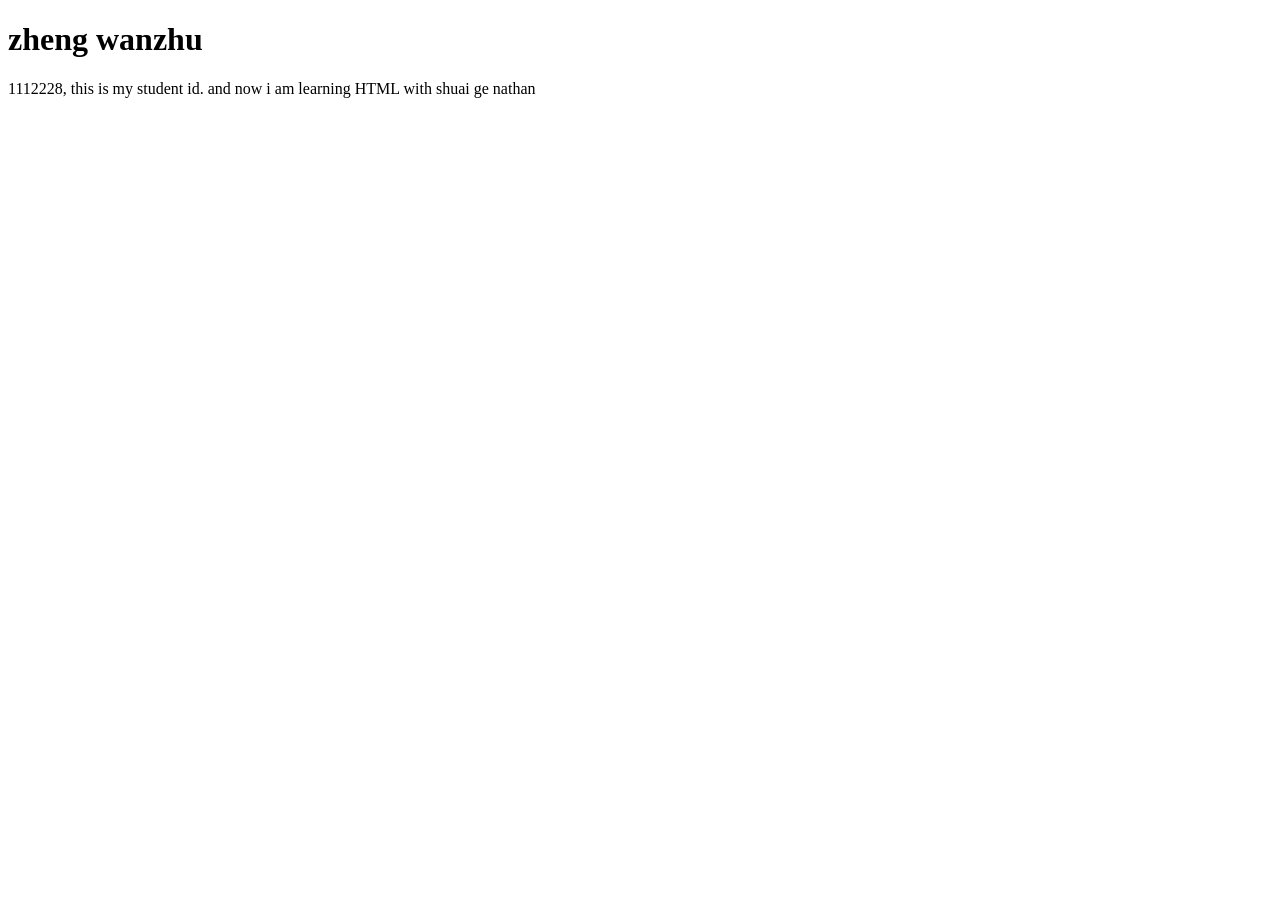
==== index.html @ 25832f62 "Add files via upload" ====
<!DOCTYPE html>
<html lang="en">
<head>
    <meta charset="UTF-8">
    <meta name="viewport" content="width=device-width, initial-scale=1.0">
    <title>zheng wanzhu </title>
</head>
<body>
    <h1>zheng wanzhu</h1>
    <p>1112228, this is my student id. and now i am learning HTML with shuai ge nathan</p>

</body>
</html>
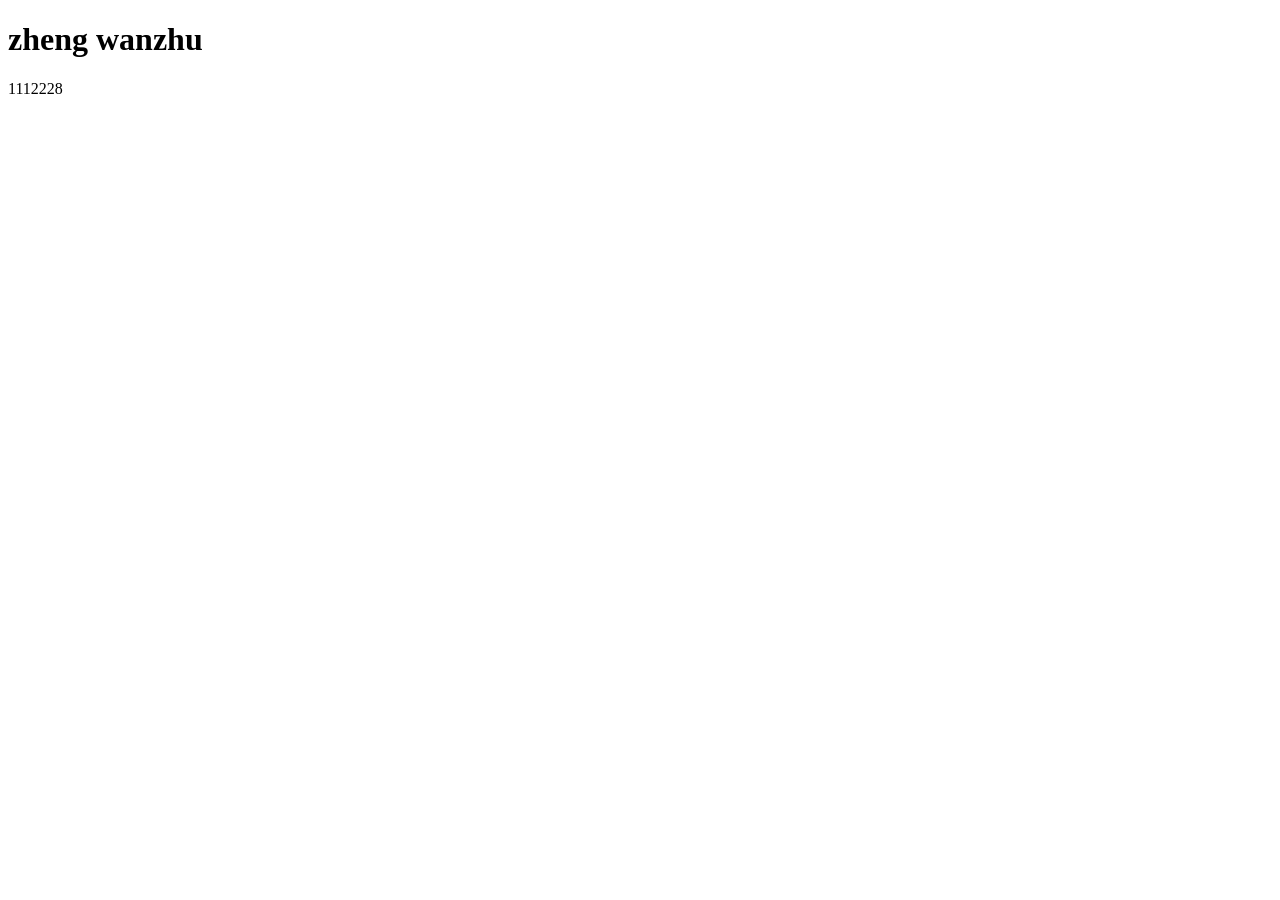
==== commit dbd72dc5: "Add files via upload" ====
--- a/index.html
+++ b/index.html
@@ -7,7 +7,7 @@
 </head>
 <body>
     <h1>zheng wanzhu</h1>
-    <p>1112228, this is my student id. and now i am learning HTML with shuai ge nathan</p>
+    <p>1112228</p>
 
 </body>
 </html>
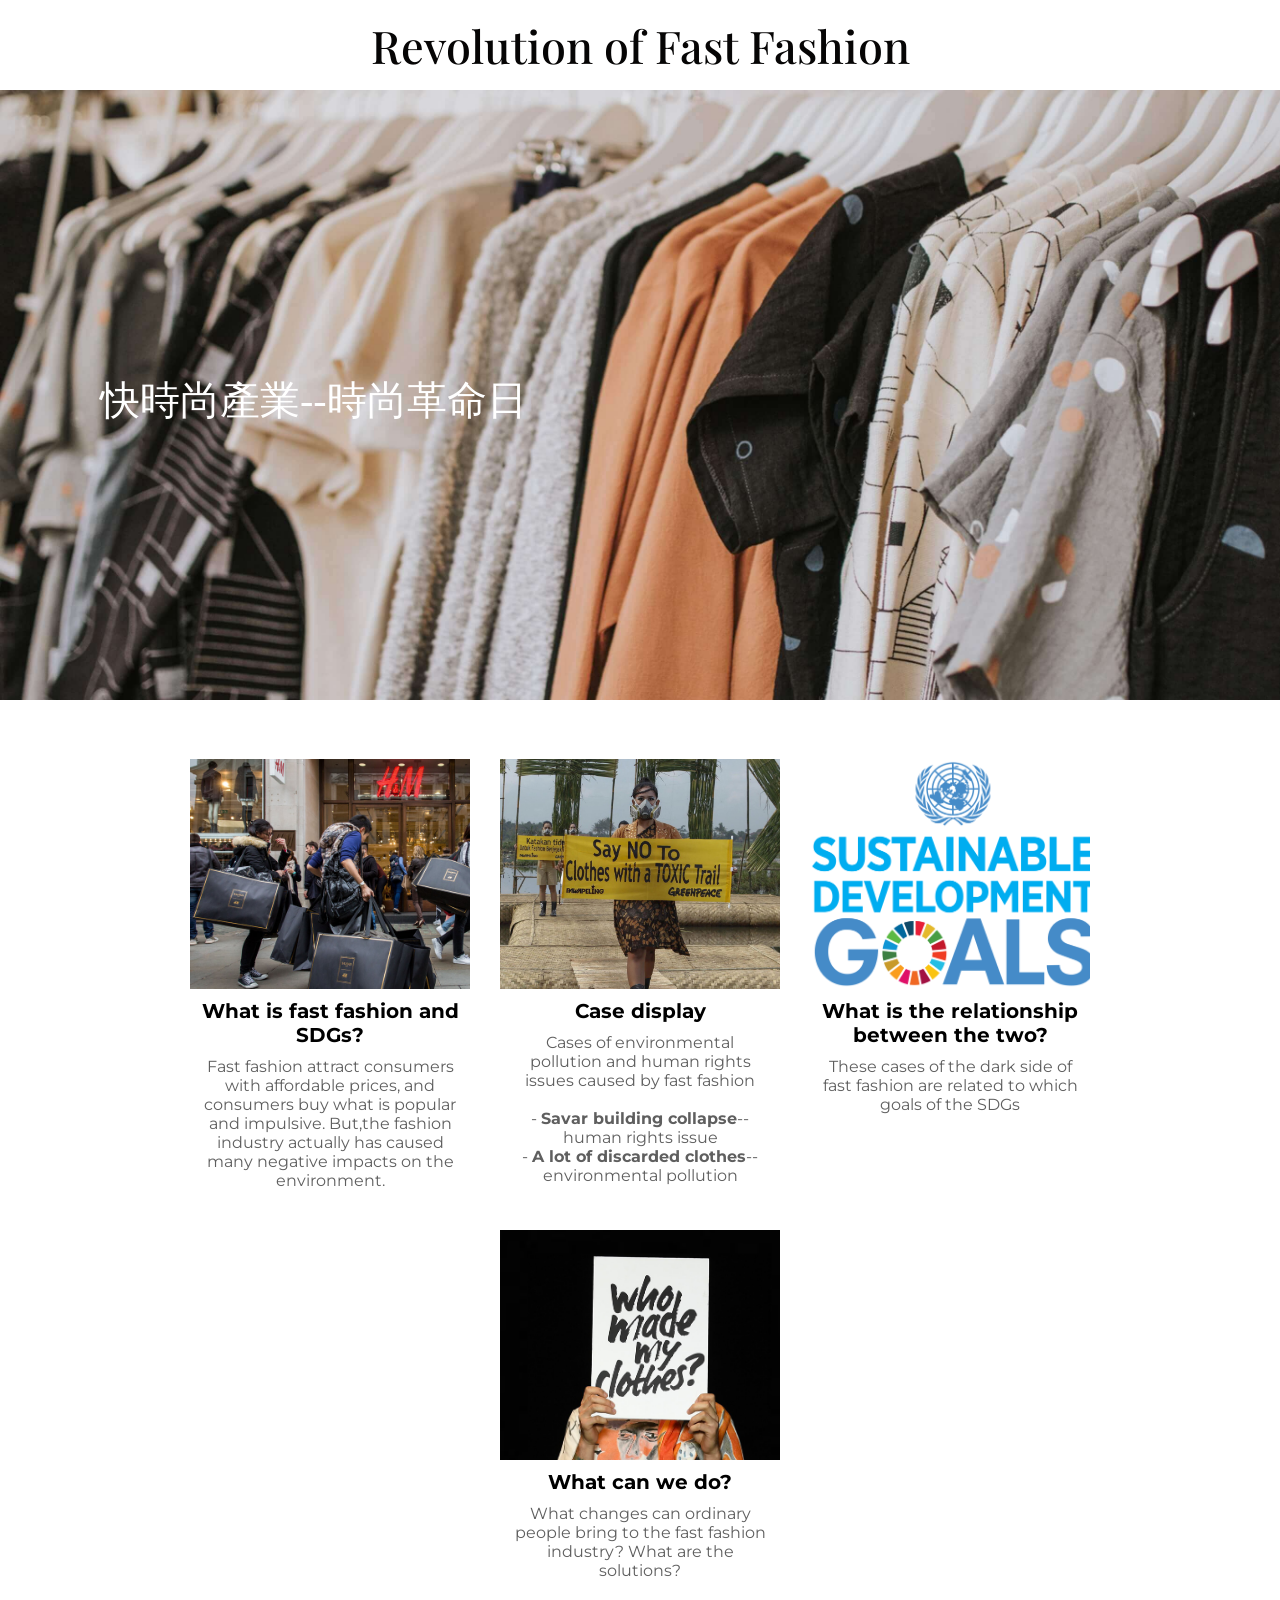
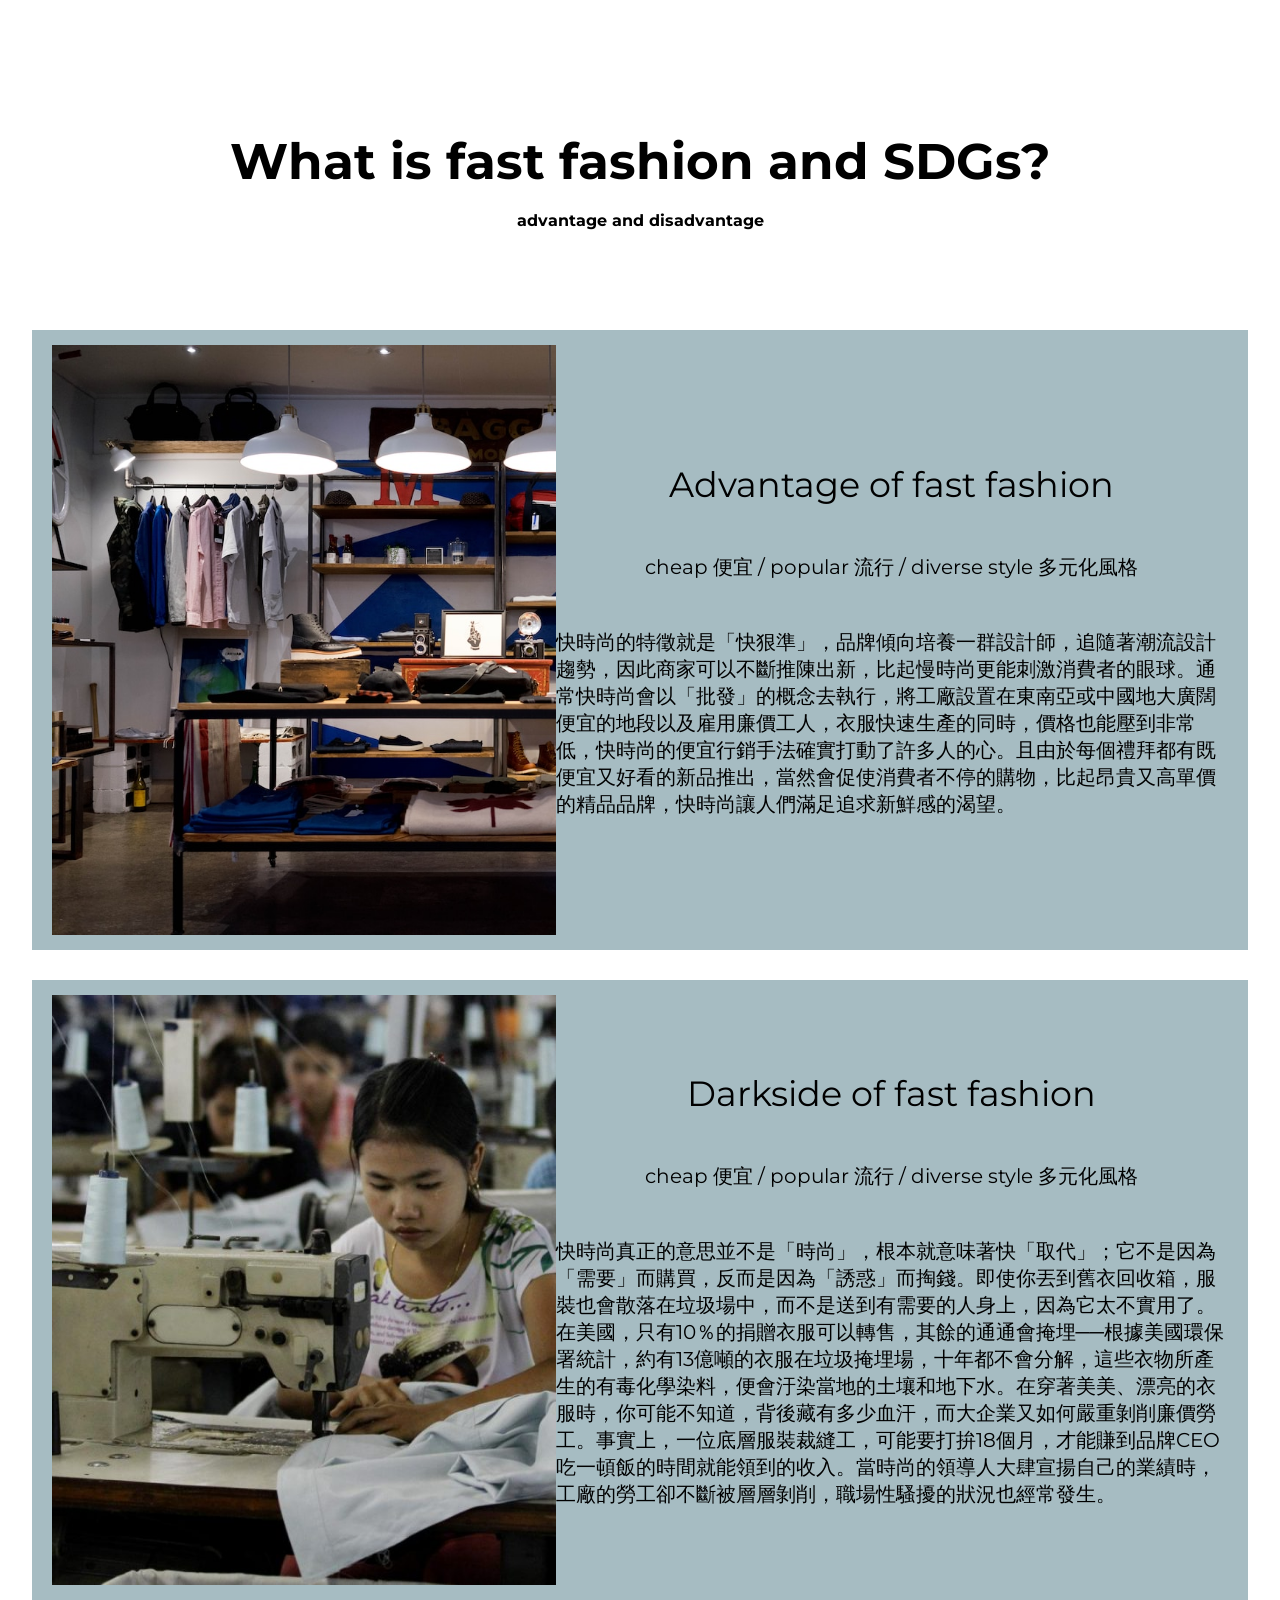
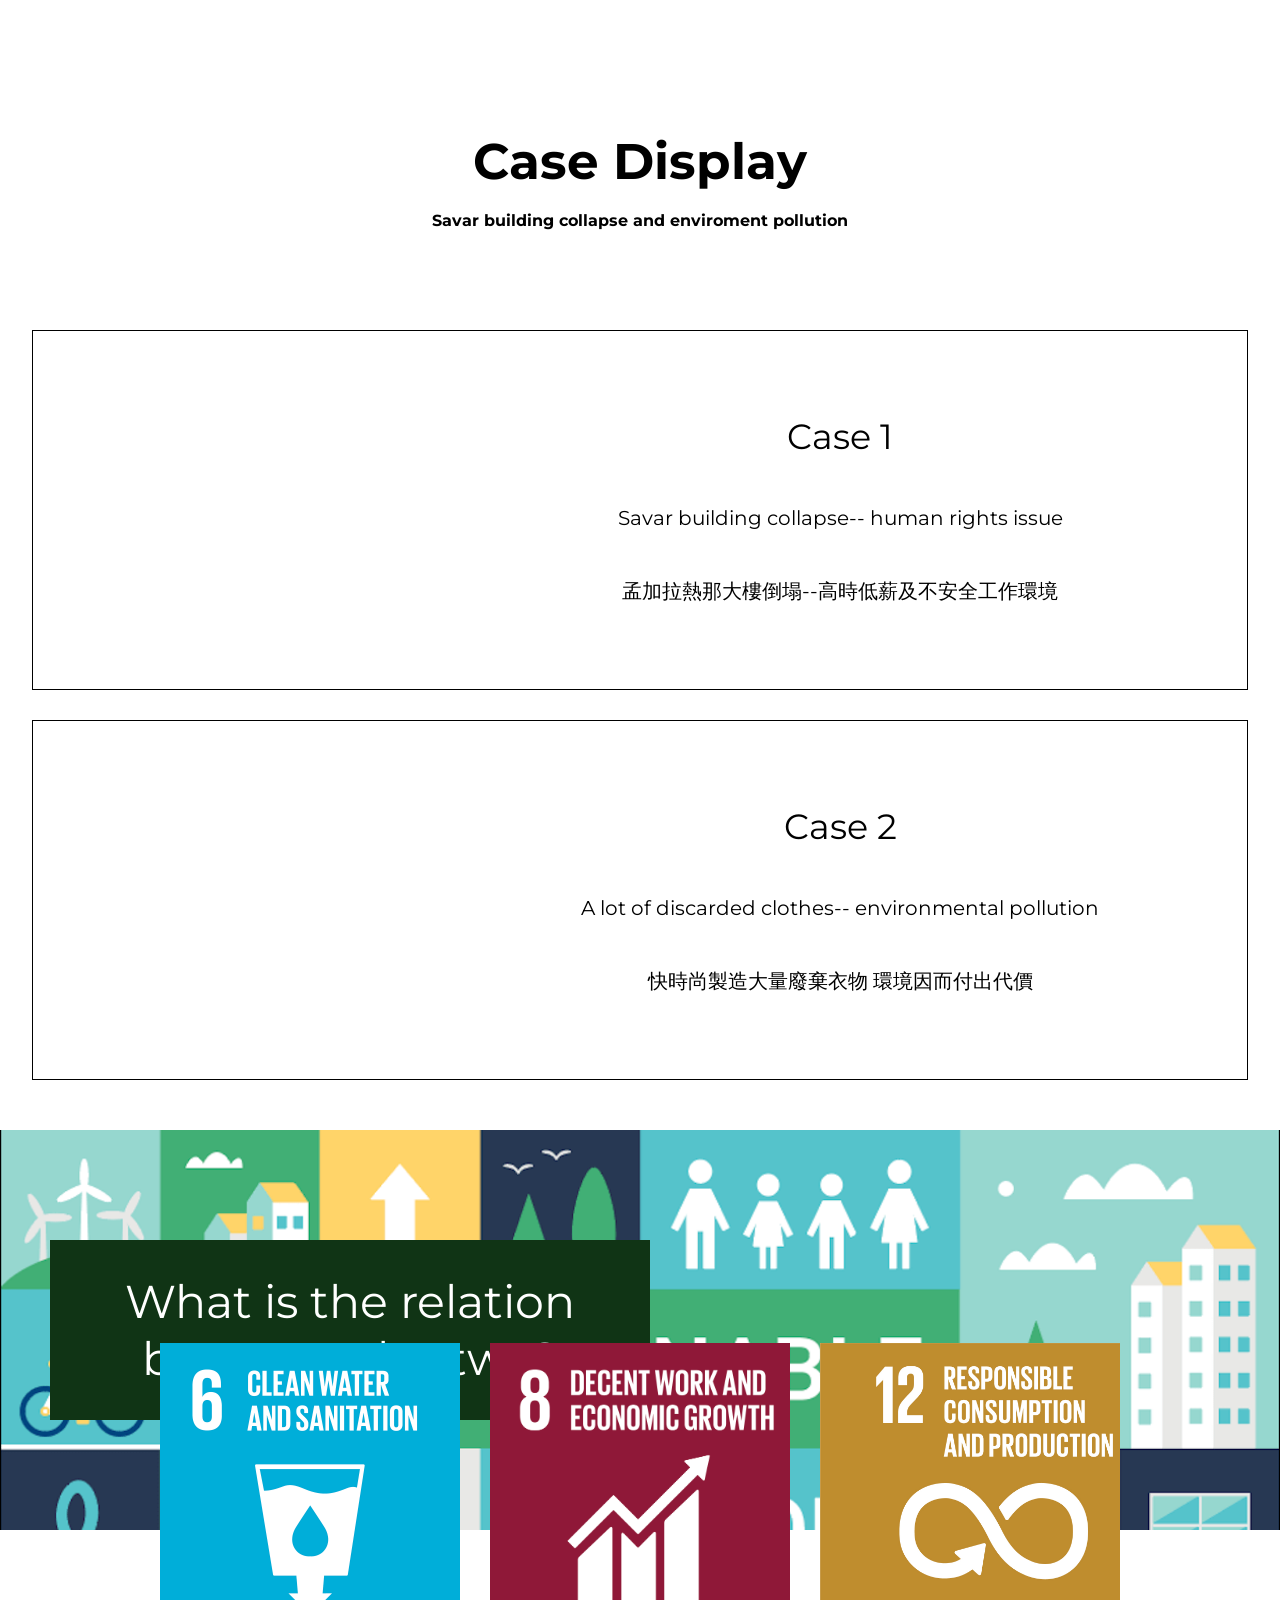
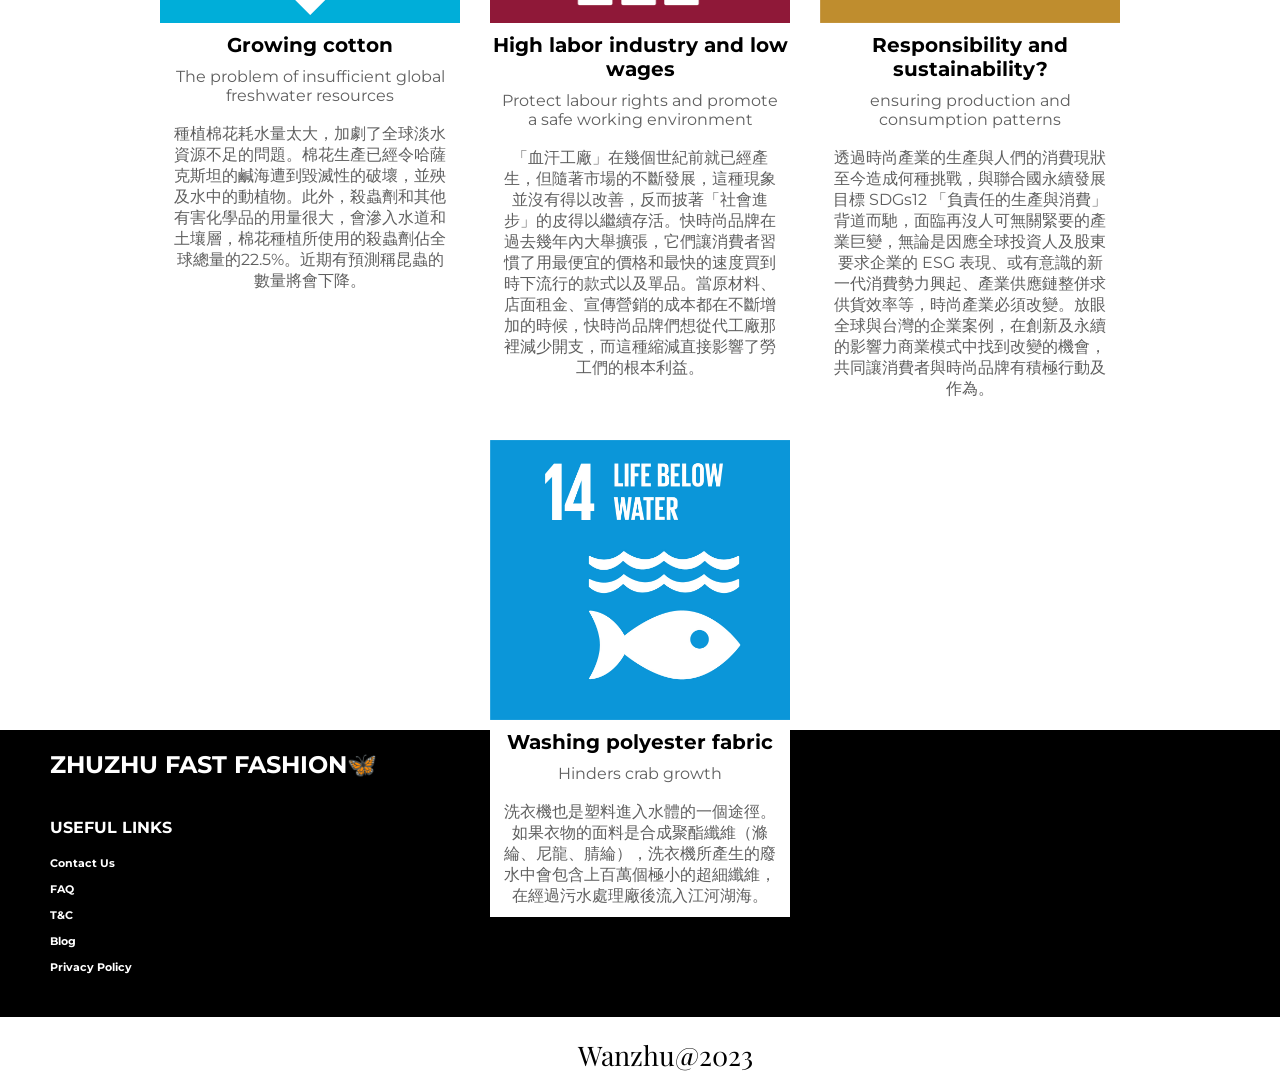
==== commit 60298df9: "Add files via upload" ====
--- a/index.html
+++ b/index.html
@@ -1,13 +1,186 @@
-<!DOCTYPE html>
-<html lang="en">
-<head>
-    <meta charset="UTF-8">
-    <meta name="viewport" content="width=device-width, initial-scale=1.0">
-    <title>zheng wanzhu </title>
-</head>
-<body>
-    <h1>zheng wanzhu</h1>
-    <p>1112228</p>
-
-</body>
+<!DOCTYPE html>
+<html lang="en">
+<head> 
+    <meta charset="UTF-8">
+    <meta name="viewport" content="width=device-width, initial-scale=1.0">
+    <meta http-equiv="X-UA-Compatible" content="ie=edge">
+    <title>Home</title>
+    <link href="https://fonts.googleapis.com/css?family=Lora:400,700|Montserrat:300" rel="stylesheet">
+    <link href="https://fonts.googleapis.com/css?family=Chivo:300,700|Playfair+Display:700i" rel="stylesheet">
+    <link href="https://fonts.googleapis.com/css?family=Beth+Ellen&display=swap" rel="stylesheet">
+    <link href="https://fonts.googleapis.com/css?family=Nova+Cut|Nova+Script&display=swap" rel="stylesheet">
+    <link rel="stylesheet" href="css/style_index.css">
+    <link rel="stylesheet" href="css/merlin.css">
+    <link rel="stylesheet" href="css/demo.css">
+    <link rel="stylesheet" href="css/nav.css">
+    <link rel="stylesheet" href="css/categories.css">
+</head> 
+<body>  
+  <!-- navbar -->
+    <nav>
+      <div class="logo">
+        <h3><a href="" class="logo-name">Revolution of Fast Fashion</a></h3>
+      </div>
+      
+      <div class="burger">
+        <div class="line1"></div>
+        <div class="line2"></div>
+        <div class="line3"></div>
+      </div>
+    </nav>
+    <!-- navbar -->
+
+    <div class="index-main-img">
+      <!-- <a href=""><img id="main-index-img" src="images/products-img/lauren-fleischmann-R2aodqJn3b8-unsplash (1).jpg" alt="" srcset=""></a>  -->
+      快時尚產業--時尚革命日
+    </div>
+    
+    <br>
+
+    <div class="sec2">
+      <div class="cards-container">
+          <div class="cards c1">
+              <div class="images p1"></div>
+              <span>What is fast fashion and SDGs?</span>
+              <div class="text">Fast fashion attract consumers with affordable prices, and consumers buy what is popular and impulsive.
+                But,the fashion industry actually has caused many negative impacts on the environment.</div>
+          </div>
+          <div class="cards c2 ">
+              <div class="images p2"></div>
+              <span>Case display</span>
+              <div class="text">Cases of environmental pollution and human rights issues caused by fast fashion <br> <br>
+              - <b>Savar building collapse</b>-- human rights issue <br>
+              - <b>A lot of discarded clothes</b>-- environmental pollution
+              </div>
+          </div>
+          <div class="cards c3">
+              <div class="images p3"></div>
+              <span>What is the relationship between the two?</span>
+              <div class="text">These cases of the dark side of fast fashion are related to which goals of the SDGs</div>
+          </div>
+          <div class="cards c4">
+              <div class="images p4"></div>
+              <span>What can we do?</span>
+              <div class="text">What changes can ordinary people bring to the fast fashion industry? What are the solutions?</div>
+          </div>
+      </div>
+    </div>
+
+    <div class="sec3">
+      <span>What is fast fashion and SDGs?</span>
+      <br>advantage and disadvantage
+    </div>
+    
+    <div class="sec4">
+      <div class="box1">
+        <div class="left"></div>
+        <div class="right">
+          <span class="bruh">Advantage of fast fashion</span> <br><br>
+          <span>cheap 便宜  /  popular  流行  /   diverse style 多元化風格</span><br><br>
+          快時尚的特徵就是「快狠準」，品牌傾向培養一群設計師，追隨著潮流設計趨勢，因此商家可以不斷推陳出新，比起慢時尚更能刺激消費者的眼球。通常快時尚會以「批發」的概念去執行，將工廠設置在東南亞或中國地大廣闊便宜的地段以及雇用廉價工人，衣服快速生產的同時，價格也能壓到非常低，快時尚的便宜行銷手法確實打動了許多人的心。且由於每個禮拜都有既便宜又好看的新品推出，當然會促使消費者不停的購物，比起昂貴又高單價的精品品牌，快時尚讓人們滿足追求新鮮感的渴望。
+        </div>
+      </div>
+      <div class="box2">
+        <div class="left"></div>
+        <div class="right">
+          <span class="bruh">Darkside of fast fashion</span> <br><br>
+          <span>cheap 便宜  /  popular  流行  /   diverse style 多元化風格</span><br><br>
+          快時尚真正的意思並不是「時尚」，根本就意味著快「取代」；它不是因為「需要」而購買，反而是因為「誘惑」而掏錢。即使你丟到舊衣回收箱，服裝也會散落在垃圾場中，而不是送到有需要的人身上，因為它太不實用了。在美國，只有10％的捐贈衣服可以轉售，其餘的通通會掩埋──根據美國環保署統計，約有13億噸的衣服在垃圾掩埋場，十年都不會分解，這些衣物所產生的有毒化學染料，便會汙染當地的土壤和地下水。在穿著美美、漂亮的衣服時，你可能不知道，背後藏有多少血汗，而大企業又如何嚴重剝削廉價勞工。事實上，一位底層服裝裁縫工，可能要打拚18個月，才能賺到品牌CEO吃一頓飯的時間就能領到的收入。當時尚的領導人大肆宣揚自己的業績時，工廠的勞工卻不斷被層層剝削，職場性騷擾的狀況也經常發生。
+        </div>
+      </div>
+    </div>
+    
+    <div class="sec5">
+      <span>Case Display</span>
+      <br>Savar building collapse and enviroment pollution
+
+    </div>
+
+    <div class="sec6">
+      <div class="box1">
+        <div class="left"><iframe width="560" height="315" src="https://www.youtube.com/embed/3MSL2WUGYuo?si=HIMUKPypCBADDpqB" title="YouTube video player" frameborder="0" allow="accelerometer; autoplay; clipboard-write; encrypted-media; gyroscope; picture-in-picture; web-share" allowfullscreen></iframe></div>
+        <div class="right">
+          <span class="bruh">Case 1</span> <br><br>
+          <span>Savar building collapse-- human rights issue</span><br><br>
+          孟加拉熱那大樓倒塌--高時低薪及不安全工作環境
+        </div>
+      </div>
+      <div class="box2">
+        <div class="left"><iframe width="560" height="315" src="https://www.youtube.com/embed/AxcDZZ9OzYk?si=SRyz5rs8KgfNgKGU" title="YouTube video player" frameborder="0" allow="accelerometer; autoplay; clipboard-write; encrypted-media; gyroscope; picture-in-picture; web-share" allowfullscreen></iframe></div>
+        <div class="right">
+          <span class="bruh">Case 2</span> <br><br>
+          <span>A lot of discarded clothes-- environmental pollution</span><br><br>
+          快時尚製造大量廢棄衣物 環境因而付出代價
+        </div>
+      </div>
+    </div>
+    <div class="sec7">
+      <div class="text">What is the relation between the two?</div>
+    </div>
+
+    <div class="sec8">
+      <div class="cards-container">
+        <div class="cards c1">
+            <div class="images p1"></div>
+            <span>Growing cotton</span>
+            <div class="text">The problem of insufficient global freshwater resources <br><br>
+              種植棉花耗水量太大，加劇了全球淡水資源不足的問題。棉花生產已經令哈薩克斯坦的鹹海遭到毀滅性的破壞，並殃及水中的動植物。此外，殺蟲劑和其他有害化學品的用量很大，會滲入水道和土壤層，棉花種植所使用的殺蟲劑佔全球總量的22.5%。近期有預測稱昆蟲的數量將會下降。</div>
+        </div>
+        <div class="cards c2 ">
+            <div class="images p2"></div>
+            <span>High labor industry and low wages</span>
+            <div class="text">Protect labour rights and promote a safe working environment <br><br>
+
+              「血汗工廠」在幾個世紀前就已經產生，但隨著市場的不斷發展，這種現象並沒有得以改善，反而披著「社會進步」的皮得以繼續存活。快時尚品牌在過去幾年內大舉擴張，它們讓消費者習慣了用最便宜的價格和最快的速度買到時下流行的款式以及單品。當原材料、店面租金、宣傳營銷的成本都在不斷增加的時候，快時尚品牌們想從代工廠那裡減少開支，而這種縮減直接影響了勞工們的根本利益。
+            </div>
+        </div>
+        <div class="cards c3">
+            <div class="images p3"></div>
+            <span>Responsibility and sustainability?</span>
+            <div class="text">ensuring production and consumption patterns <br><br>
+
+              透過時尚產業的生產與人們的消費現狀至今造成何種挑戰，與聯合國永續發展目標 SDGs12 「負責任的生產與消費」背道而馳，面臨再沒人可無關緊要的產業巨變，無論是因應全球投資人及股東要求企業的 ESG 表現、或有意識的新一代消費勢力興起、產業供應鏈整併求供貨效率等，時尚產業必須改變。放眼全球與台灣的企業案例，在創新及永續的影響力商業模式中找到改變的機會，共同讓消費者與時尚品牌有積極行動及作為。</div>
+        </div>
+        <div class="cards c4">
+            <div class="images p4"></div>
+            <span>Washing polyester fabric</span>
+            <div class="text">Hinders crab growth <br><br>
+
+              洗衣機也是塑料進入水體的一個途徑。如果衣物的面料是合成聚酯纖維（滌綸、尼龍、腈綸），洗衣機所產生的廢水中會包含上百萬個極小的超細纖維，在經過污水處理廠後流入江河湖海。</div>
+        </div>
+    </div>
+    </div>
+    <div class="sec9"></div>
+    <div class="sec10"></div>
+    <div class="sec11"></div>
+
+
+    <div class="footer-container">
+      <div class="footer-1">
+        <a href="index.html"><h2>ZHUZHU FAST FASHION🦋</h2></a>
+        <br>
+        <p><b>USEFUL LINKS</b></p>
+        <h6>
+          Contact Us<br><br>
+          FAQ<br><br>
+          T&C<br><br>
+          Blog<br><br>
+          Privacy Policy<br><br>
+        </h6>
+      </div>
+
+      <div class="footer-2">
+        
+      </div>
+
+    
+      
+      
+    </div>
+    <p class="copy-right"><a href="index.html">Wanzhu@2023</p>
+    <br>
+  <!-- FOOTER -->
+
+  <script type="text/javascript" src="js/nav.js"></script>
+  </body>
 </html>
--- a/css/style_index.css
+++ b/css/style_index.css
@@ -0,0 +1,557 @@
+@import url('https://fonts.googleapis.com/css?family=Oswald|Sacramento&display=swap');
+@import url('https://fonts.googleapis.com/css?family=Codystar|Josefin+Slab&display=swap'); 
+*{
+    margin:0;
+    padding:0;
+    box-sizing:border-box;
+}
+
+a {
+    outline: 0;
+    }
+
+body{
+    font-family: 'Montserrat', sans-serif;
+}
+img{
+    max-width: 100%;
+    height: auto;
+    
+}
+
+
+.head-of-offer, .para-of-offer{
+    color:black
+}
+.index-main-img {
+    padding-top: 50px;
+    display: flex;
+    flex-wrap: wrap;
+    background-image: url(../images/products-img/lauren-fleischmann-R2aodqJn3b8-unsplash\ \(1\).jpg);
+    font-family: cursive;
+    height: 700px;
+    background-size: cover;
+    color: white;
+    align-items: center; /* Center vertically */ /* Center text within the container */
+    padding-left: 100px;
+    font-size: 40px;
+}
+
+/*sec2*/
+.sec2{
+    display: flex;
+    flex-direction: column;
+    align-items: center;
+    background-color: rgb(255, 255, 255);
+}
+
+.cards-container{
+    display: flex;
+    justify-content: center;
+    gap: 30px;
+    margin: 40px;
+    flex-wrap: wrap;
+}
+
+.cards{
+    background-color: rgb(255, 255, 255);
+    display: flex;
+    flex-direction: column;
+    width: 280px;
+    height: auto;
+    text-align: center;
+}
+
+.cards span{
+    color: black;
+    font-size: 20px;
+    font-family: 'Montserrat', sans-serif;
+    font-weight: bold;
+}
+
+.cards:hover{
+    cursor: pointer;
+    transform: scale(1.04);
+    transition: all 0.7s ease;
+    background-color: rgb(237, 236, 236);
+    color: white;
+}
+
+.cards .text:hover{
+    color: rgb(199, 104, 56);
+}
+
+.cards .images{
+    background-color: rgb(255, 255, 255);
+    height: 230px;
+    background-size: cover;
+    border: 1px black;
+    margin-bottom: 10px;
+}
+
+.cards .text{
+    flex: 1;
+    padding: 10px;
+    color: rgb(95, 95, 95);
+    
+}
+
+.sec3{
+    height: 300px;
+    background-color: white;
+    color: black;
+    text-align: center;
+    display: flex;
+    flex-direction: column;
+    justify-content: center;
+    align-items: center;
+    font-weight: bold;
+}
+
+.sec3 span{
+    font-size: 50px;
+}
+
+.p1{
+    background-image: url(../imeg/fastt\ fashion.jpg);
+}
+
+.p2{
+    background-image: url(../imeg/sayno.jpg_large);
+}
+
+.p3{
+    background-image: url(../imeg/Sustainable_Development_Goals_logo.svg.png);
+}
+
+.p4{
+    background-image: url(../imeg/who.png);
+}
+
+.sec4{
+    height: 1300px;
+    background-color: white;
+    display: flex;
+    flex-direction: column;
+    gap: 30px;
+    align-items: center;
+}
+
+.sec4 .box1{
+    height: 620px;
+    width: 95%;
+    background-color: rgb(166, 188, 194);
+    display: flex;
+    align-items: center;
+    justify-content: space-between;
+    padding: 20px;
+    font-size: 20px;
+}
+
+.sec4 .box1 .left{
+    height: 590px;
+    width: 590px;
+    background-color: blue;
+    background-image: url(../imeg/profesional.jpg);
+    background-size: cover;
+}
+
+.sec4 .box1 .right{
+    width: 788px;
+    display: flex;
+    flex-direction: column;
+    align-items: center;
+    justify-content: center;
+}
+.sec4 .box1 .right .bruh{
+    font-size: 35px;
+}
+.sec4 .box1 .right span{
+    text-align: center;
+}
+
+.sec4 .box2{
+    height: 620px;
+    width: 95%;
+    background-color: rgb(166, 188, 194);
+    display: flex;
+    align-items: center;
+    justify-content: space-between;
+    padding: 20px;
+    font-size: 20px;
+}
+
+.sec4 .box2 .left{
+    height: 590px;
+    width: 590px;
+    background-color: blue;
+    background-image: url(../imeg/bad.jpg);
+    background-size: cover;
+}
+
+.sec4 .box2 .right{
+    width: 788px;
+    display: flex;
+    flex-direction: column;
+    align-items: center;
+    justify-content: center;
+}
+.sec4 .box2 .right .bruh{
+    font-size: 35px;
+}
+.sec4 .box2 .right span{
+    text-align: center;
+}
+.sec5 span{
+    font-size: 50px;
+}
+.sec5{
+    height: 300px;
+    background-color: white;
+    color: black;
+    text-align: center;
+    display: flex;
+    flex-direction: column;
+    justify-content: center;
+    align-items: center;
+    font-weight: bold;
+}
+
+.sec6{
+    height: 800px;
+    background-color: white;
+    display: flex;
+    flex-direction: column;
+    gap: 30px;
+    align-items: center;
+}
+
+.sec6 .box1{
+    height: 360px;
+    width: 95%;
+    background-color: rgb(255, 255, 255);
+    border: black solid 1px;
+    display: flex;
+    align-items: center;
+    justify-content: space-between;
+    padding: 20px;
+    font-size: 20px;
+}
+
+.sec6 .box1 .left{
+    height: 300px;
+    width: 400px;
+    
+}
+
+.sec6 .box1 .right{
+    width: 788px;
+    display: flex;
+    flex-direction: column;
+    align-items: center;
+    justify-content: center;
+}
+.sec6 .box1 .right .bruh{
+    font-size: 35px;
+}
+.sec6 .box1 .right span{
+    text-align: center;
+}
+
+.sec6 .box2{
+    height: 360px;
+    width: 95%;
+    background-color: rgb(255, 255, 255);
+    border: black solid 1px;
+    display: flex;
+    align-items: center;
+    justify-content: space-between;
+    padding: 20px;
+    font-size: 20px;
+}
+
+.sec6 .box2 .left{
+    height: 300px;
+    width: 400px;
+    
+}
+
+.sec6 .box2 .right{
+    width: 788px;
+    display: flex;
+    flex-direction: column;
+    align-items: center;
+    justify-content: center;
+}
+.sec6 .box2 .right .bruh{
+    font-size: 35px;
+}
+.sec6 .box2 .right span{
+    text-align: center;
+}
+
+.sec7{
+    height: 400px;
+    width: 100%;
+    background-color: blue;
+    background-image: url(../imeg/sdgs-graphic.png);
+    background-size: cover;
+    display: flex;
+    align-items: center;
+    justify-content: left;
+    padding: 50px;
+}
+
+.sec7 .text{
+    height: 180px;
+    width: 600px;
+    background-color: rgb(16, 52, 21);
+    color: white;
+    font-size: 46px;
+    display: flex;
+    justify-content: center;
+    align-items: center;
+    text-align: center; 
+    padding: 20px;
+}
+
+.sec8{
+    height: 800px;
+    width: 100%;
+    background-color: white;
+    display: flex;
+    align-items: center;
+    justify-content: center;
+}
+
+.sec8 .cards-container{
+    display: flex;
+    justify-content: center;
+    gap: 30px;
+    margin: 40px;
+    flex-wrap: wrap;
+}
+
+.sec8 .cards{
+    background-color: rgb(255, 255, 255);
+    display: flex;
+    flex-direction: column;
+    width: 300px;
+    height: auto;
+    text-align: center;
+}
+
+.sec8 .cards span{
+    color: black;
+    font-size: 20px;
+    font-family: 'Montserrat', sans-serif;
+    font-weight: bold;
+}
+
+.sec8 .cards:hover{
+    cursor: pointer;
+    transform: scale(1.04);
+    transition: all 0.7s ease;
+    background-color: rgb(237, 236, 236);
+    color: white;
+}
+
+.sec8 .cards .text:hover{
+    color: rgb(199, 104, 56);
+}
+
+.sec8 .cards .images{
+    background-color: rgb(255, 255, 255);
+    height: 280px;
+    background-size: cover;
+    border: 1px black;
+    margin-bottom: 10px;
+}
+
+.sec8 .cards .text{
+    flex: 1;
+    padding: 10px;
+    color: rgb(95, 95, 95);
+    
+}
+
+.sec8 .sec3{
+    height: 300px;
+    background-color: white;
+    color: black;
+    text-align: center;
+    display: flex;
+    flex-direction: column;
+    justify-content: center;
+    align-items: center;
+    font-weight: bold;
+}
+
+.sec8 .sec3 span{
+    font-size: 50px;
+}
+
+.sec8 .p1{
+    background-image: url(../imeg/sdgs6.png);
+}
+
+.sec8 .p2{
+    background-image: url(../imeg/sdgs8.png);
+}
+
+.sec8 .p3{
+    background-image: url(../imeg/sdgs12.jpg);
+}
+
+.sec8 .p4{
+    background-image: url(../imeg/SDGs-14.jpg);
+}
+
+@media only screen and (max-width:748px){
+    .index-main-img{
+        padding-top:116px;
+        display: flex;
+        flex-wrap: wrap;
+    }
+} 
+@media screen and (min-width:300px){
+    .index-main-img{
+        padding-top:70px;
+        display: flex;
+        flex-wrap: wrap;
+    }
+} 
+@media screen and (min-width:200px){
+    .index-main-img{
+        padding-top:100px;
+        display: flex;
+        flex-wrap: wrap;
+    }
+} 
+
+.index-grid-img-1{
+    display:grid;
+    grid-template-columns: 1fr 1fr 1fr;
+    grid-gap:20px;
+    margin-left:20px;
+    margin-right: 20px;
+}
+
+.info-of-img-below{
+    text-align:center;
+    color:#ffffff;
+    background-color: #f84258; 
+    height:30px;
+    padding-top:5px;
+}
+@media screen and (max-width:891px){
+    .info-of-img-below{
+        font-size:12px;
+    }
+}
+@media screen and (max-width:712px){
+    .info-of-img-below{
+        font-size:9px;
+    }
+}
+.index-grid-img-2{
+    display: grid;
+    grid-template-columns: 1fr 1fr 1fr;
+    grid-gap:20px;
+    margin-left:20px;
+    margin-right: 20px;
+    
+}
+
+.index-grid-img-2 img:nth-child(3){
+    width:372px;
+    object-fit:cover;
+}
+.index-grid-img-2 img:nth-child(1){
+    width:253px;
+    object-fit:cover;
+}
+.index-grid-img-2 img:nth-child(4){
+    width:372px;
+    object-fit:cover;
+}
+.index-grid-img-2 img:nth-child(2){
+    width:273px;
+    object-fit:cover;
+}
+.index-grid-img-2 img:nth-child(5){
+    width:275px;
+    object-fit:cover;
+}
+.index-grid-img-2 img:nth-child(6){
+    width:275px;
+    object-fit:cover;
+}
+.head-of-offer{
+    padding-left:50px;
+}
+.para-of-offer{
+    padding-left:50px;
+}
+@media screen and (max-width:400px){
+    .head-of-offer{
+        font-size: 16px;
+    }
+    .para-of-offer{
+        font-size:11px;
+    }  
+}
+.index-grid-img-3{
+    display: grid;
+    grid-template-columns: repeat(4,1fr);
+    grid-row-start: 1;
+    grid-row-end: 3;
+    grid-gap: 20px;
+    margin-left:20px;
+}
+@media screen and (max-width:1130px){
+    .index-grid-img-3{
+      padding-left:30px;
+      padding-right:30px;
+    }
+  }
+  
+.footer-container{
+    align-content: center;
+    display:grid;
+    grid-template-columns: 1fr 1fr 1fr ;
+    grid-gap: 20px;
+    background-color: black;
+    object-fit: cover;
+    padding-bottom:30px;
+}
+.footer-container .footer-1, .footer-2, .footer-3, h5,h4,h2,h3,h6,p{
+    color:white;
+}
+
+.footer-container .footer-1 h2,p,h5,h6{
+    padding-left:50px;
+    padding-top:20px  
+}
+
+.footer-container .footer-2,.footer-3{
+    padding-top:70px;
+}
+.copy-right{
+    font-family: 'Playfair display';
+    text-align: center;
+    color:#000000; 
+    font-size:27px;
+}
+.copy-right a{
+    color:#000000; 
+}
+@media  screen and (max-width:593px){
+    .footer-container .footer-1 h2,p,h5,h6{
+        padding-left:10px;
+    }
+
+     .copy-right {
+        font-size:19px;
+    }
+}
--- a/css/merlin.css
+++ b/css/merlin.css
@@ -0,0 +1,36 @@
+.merlin-grids1,.merlin-grids2{
+    padding-left: 40px;
+    display:grid;
+    grid-template-columns: repeat(3,1fr);
+    
+}
+.merlin-grids2{
+    padding-right:40px;
+    grid-gap:10px;
+}
+
+.merlin-grids1{
+    padding-top: 10px;
+    padding-right:30px;
+    grid-gap:20px;
+}
+.merlin-grids2 img:nth-child(2){
+    padding-top: 70px;
+}
+
+@media screen and (max-width:452px){
+    .merlin-grids2 img:nth-child(2){
+        padding-top: 20px;
+    }
+}
+@media screen and (max-width:780px) and (min-width:1014px){
+    .merlin-grids1{
+        padding-top: 160px;
+    }
+}
+@media screen and (max-width:1280px){
+    .merlin-grids1, .merlin-grids2{
+        padding-left: 30px;
+        padding-right: 30px;
+    }
+}
--- a/css/nav.css
+++ b/css/nav.css
@@ -0,0 +1,126 @@
+nav{
+    display:flex;
+    justify-content: space-around;
+    align-items:center;
+    min-height:10vh;
+    background-color: #ffffff;
+    position: fixed;
+    width: 100%;
+    top:0;
+    
+}
+a{
+    text-decoration: none;
+}
+nav a{
+    color:black;
+}
+nav a:hover{
+    color:#f84258;
+    text-decoration: none;
+
+}
+#login{
+    color:#f84258;
+}
+.logo h3{
+    font-family: 'Playfair display';
+    font-weight: 500;
+    text-align: center;
+    font-size:45px;
+}
+.logo-name{
+     color:#060505;
+}
+.logo-name:hover{
+    color:#f84258;
+    text-decoration: none;
+}
+
+.nav-links{
+    display:flex;
+    list-style: none;
+    width:50%;
+    justify-content: space-around;
+    letter-spacing: 2px;
+    font-weight: 600;
+    font-size:14px;
+    font-family: 'Montserrat', sans-serif;
+}
+.burger div{
+    background-color:#f84258;
+    width:25px;
+    height:3px;
+    margin:5px;
+    transition: all 0.3s ease;
+}
+
+.burger{
+    display:none;
+    cursor: pointer;
+}
+
+@media screen and (max-width:1024px){
+    .nav-links{
+        width:80%;
+    }
+
+}
+
+@media screen and (max-width:768px){
+    body{
+        overflow-x: hidden;
+    }
+    .nav-links{
+       position:absolute;
+       right:0px;
+       height:90vh;
+       top:10vh;
+       background-color: #232323;
+       display:flex;
+       flex-direction: column;
+       align-items: center;
+       width:60%;
+       transform:translateX(100%);
+       transition: transform 0.5s ease-in;
+    }
+    .nav-links li{
+        opacity: 0;
+    }
+    .burger{
+        display: block;
+    }
+    nav a{
+        color:rgb(231, 216, 216);
+    }
+    nav a:hover{
+        color:#f7f7f7;
+        text-decoration: none;
+    
+    }
+}
+.nav-active{
+    transform: translateX(0%);
+}
+
+@keyframes navLinkFade{
+    from{
+        opacity: 0;
+        transform: translateX(50px);
+    }
+    to{
+        opacity: 1;
+        transform: translateX(0px);
+    }
+}
+
+.toggle .line1{
+    transform: rotate(-45deg) translate(-5px,6px);
+}
+.toggle .line2{
+    opacity:0;
+}
+.toggle .line3{
+    transform: rotate(45deg) translate(-5px,-6px);
+}
+
